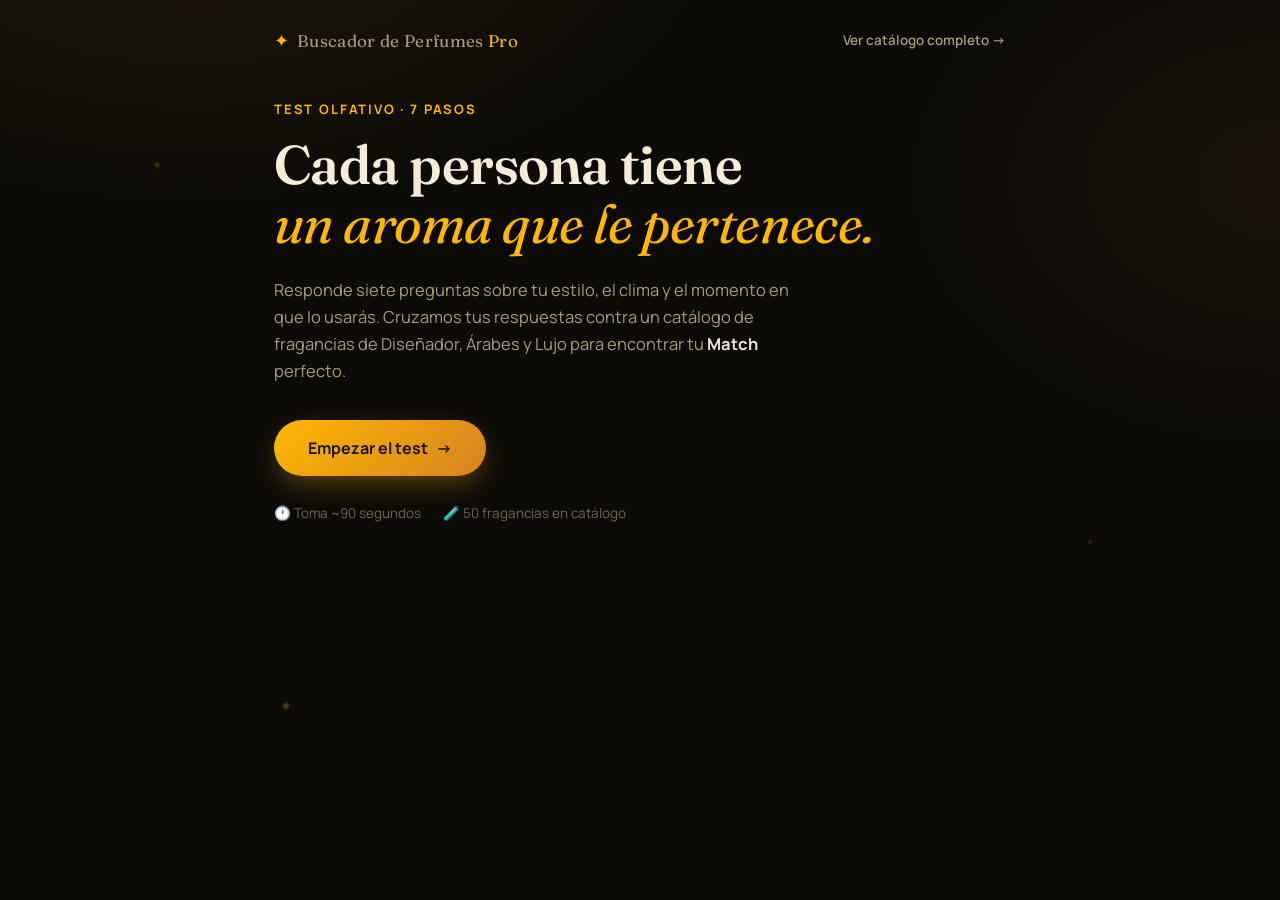
==== index.html @ d85baf66 "Primera version del Buscador de Perfumes Pro" ====
<!DOCTYPE html>
<html lang="es">
<head>
<meta charset="UTF-8" />
<meta name="viewport" content="width=device-width, initial-scale=1.0" />
<title>Buscador de Perfumes Pro — Encuentra tu fragancia ideal</title>
<link rel="preconnect" href="https://fonts.googleapis.com">
<link rel="preconnect" href="https://fonts.gstatic.com" crossorigin>
<link href="https://fonts.googleapis.com/css2?family=Fraunces:opsz,wght@9..144,400;9..144,600;9..144,700&family=Manrope:wght@400;500;600;700;800&display=swap" rel="stylesheet">
<link rel="stylesheet" href="styles.css" />
</head>
<body>

  <!-- Fondo ambiental -->
  <div class="atmosfera" aria-hidden="true">
    <div class="mota mota-1"></div>
    <div class="mota mota-2"></div>
    <div class="mota mota-3"></div>
  </div>

  <div class="contenedor-app">

    <!-- ============ CABECERA ============ -->
    <header class="cabecera">
      <div class="marca">
        <span class="marca-icono">✦</span>
        <span class="marca-texto">Buscador de Perfumes <em>Pro</em></span>
      </div>
      <a href="catalogo.html" class="enlace-catalogo">Ver catálogo completo →</a>
    </header>

    <!-- ============ PANTALLA DE INICIO ============ -->
    <section id="pantalla-inicio" class="pantalla pantalla-inicio activa">
      <div class="inicio-contenido">
        <p class="inicio-eyebrow">Test olfativo · 7 pasos</p>
        <h1 class="inicio-titulo">Cada persona tiene<br><span class="resaltado">un aroma que le pertenece.</span></h1>
        <p class="inicio-descripcion">
          Responde siete preguntas sobre tu estilo, el clima y el momento en que lo usarás.
          Cruzamos tus respuestas contra un catálogo de fragancias de Diseñador, Árabes y Lujo
          para encontrar tu <strong>Match</strong> perfecto.
        </p>
        <button type="button" id="btn-empezar" class="boton boton-primario boton-grande">
          Empezar el test <span class="flecha">→</span>
        </button>
        <div class="inicio-meta">
          <span>🕐 Toma ~90 segundos</span>
          <span>🧪 50 fragancias en catálogo</span>
        </div>
      </div>
    </section>

    <!-- ============ PANTALLA DEL TEST ============ -->
    <section id="pantalla-test" class="pantalla pantalla-test">

      <!-- Barra de progreso -->
      <div class="progreso-wrap">
        <div class="progreso-info">
          <span id="progreso-texto">Paso 1 de 7</span>
          <span id="progreso-porcentaje">14%</span>
        </div>
        <div class="progreso-barra">
          <div id="progreso-relleno" class="progreso-relleno"></div>
        </div>
      </div>

      <!-- Contenedor dinámico de preguntas -->
      <div id="pregunta-contenedor" class="pregunta-contenedor">
        <!-- Renderizado por JS -->
      </div>

      <!-- Navegación -->
      <div class="nav-botones">
        <button type="button" id="btn-atras" class="boton boton-fantasma">
          <span class="flecha">←</span> Atrás
        </button>
        <button type="button" id="btn-siguiente" class="boton boton-primario" disabled>
          Siguiente <span class="flecha">→</span>
        </button>
      </div>
    </section>

    <!-- ============ PANTALLA DE RESULTADOS ============ -->
    <section id="pantalla-resultados" class="pantalla pantalla-resultados">
      <div class="resultados-cabecera">
        <p class="resultados-eyebrow">Tu perfil olfativo está listo</p>
        <h2 class="resultados-titulo">Tus mejores coincidencias</h2>
        <p class="resultados-sub">Ordenadas por porcentaje de compatibilidad (Match %)</p>
      </div>

      <div id="tarjetas-resultado" class="grid-tarjetas">
        <!-- Renderizado por JS -->
      </div>

      <div class="resultados-acciones">
        <button type="button" id="btn-reiniciar" class="boton boton-primario">
          🔄 Volver a hacer el Test
        </button>
      </div>
    </section>

  </div>

  <!-- Plantilla de tarjeta de perfume (usada por JS) -->
  <template id="plantilla-tarjeta">
    <article class="tarjeta-perfume">
      <div class="tarjeta-imagen-wrap">
        <span class="tarjeta-match" data-campo="match"></span>
        <img class="tarjeta-imagen" data-campo="imagen" alt="" />
      </div>
      <div class="tarjeta-cuerpo">
        <h3 class="tarjeta-nombre" data-campo="nombre"></h3>
        <span class="tarjeta-tipo" data-campo="tipo"></span>

        <div class="tarjeta-notas">
          <span class="notas-titulo">
            <span class="notas-titulo-icono">✨</span>
            Notas olfativas
          </span>
          <div class="notas-valor" data-campo="notas"></div>
        </div>

        <ul class="tarjeta-detalles">
          <li>
            <span class="detalle-etiqueta"><span class="detalle-icono">🧴</span>Aroma</span>
            <span class="detalle-valor" data-campo="aroma"></span>
          </li>
          <li>
            <span class="detalle-etiqueta"><span class="detalle-icono">💧</span>Sub-aroma</span>
            <span class="detalle-valor" data-campo="subaroma"></span>
          </li>
          <li>
            <span class="detalle-etiqueta"><span class="detalle-icono">🕐</span>Momento</span>
            <span class="detalle-valor" data-campo="momento"></span>
          </li>
          <li>
            <span class="detalle-etiqueta"><span class="detalle-icono">❄️</span>Clima</span>
            <span class="detalle-valor" data-campo="clima"></span>
          </li>
          <li>
            <span class="detalle-etiqueta"><span class="detalle-icono">👤</span>Estilo</span>
            <span class="detalle-valor" data-campo="estilo"></span>
          </li>
          <li>
            <span class="detalle-etiqueta"><span class="detalle-icono">💥</span>Potencia</span>
            <span class="detalle-valor" data-campo="potencia"></span>
          </li>
          <li>
            <span class="detalle-etiqueta"><span class="detalle-icono">💰</span>Presupuesto</span>
            <span class="detalle-valor" data-campo="precio"></span>
          </li>
        </ul>
      </div>
    </article>
  </template>

  <script src="data.js"></script>
  <script src="app.js"></script>
</body>
</html>
---- styles.css ----
/* ============================================================
   BUSCADOR DE PERFUMES PRO — styles.css
   Paleta: negro cálido + dorado (#ffb703) + acentos ámbar
   Tipografía: Fraunces (display) + Manrope (cuerpo/UI)
   ============================================================ */

:root {
  --negro-fondo: #0d0b08;
  --negro-panel: #17140f;
  --negro-panel-2: #1e1a13;
  --borde: #2e2818;
  --borde-suave: #241f16;

  --dorado: #ffb703;
  --dorado-suave: #f2c14e;
  --ambar: #d4831f;
  --crema: #f4ecd8;
  --texto-principal: #efe6d3;
  --texto-secundario: #a89b7d;
  --texto-terciario: #6f6650;

  --exito: #7fae6a;

  --fuente-display: "Fraunces", Georgia, serif;
  --fuente-ui: "Manrope", -apple-system, BlinkMacSystemFont, sans-serif;

  --radio-lg: 20px;
  --radio-md: 14px;
  --radio-sm: 8px;

  --sombra-elevada: 0 20px 60px -20px rgba(0, 0, 0, 0.7);
  --transicion: 240ms cubic-bezier(0.22, 1, 0.36, 1);
}

* { box-sizing: border-box; }

html, body {
  margin: 0;
  padding: 0;
  background: var(--negro-fondo);
  color: var(--texto-principal);
  font-family: var(--fuente-ui);
  min-height: 100vh;
  -webkit-font-smoothing: antialiased;
}

body {
  background-image:
    radial-gradient(ellipse 900px 500px at 15% -10%, rgba(255, 183, 3, 0.08), transparent 60%),
    radial-gradient(ellipse 700px 500px at 100% 20%, rgba(212, 131, 31, 0.06), transparent 55%);
  position: relative;
  overflow-x: hidden;
}

/* ============ ATMÓSFERA (partículas ambientales) ============ */
.atmosfera {
  position: fixed;
  inset: 0;
  pointer-events: none;
  z-index: 0;
  overflow: hidden;
}
.mota {
  position: absolute;
  border-radius: 50%;
  background: radial-gradient(circle, rgba(255, 183, 3, 0.5) 0%, transparent 70%);
  filter: blur(1px);
  animation: flotar 14s ease-in-out infinite;
}
.mota-1 { width: 6px; height: 6px; top: 18%; left: 12%; animation-delay: 0s; }
.mota-2 { width: 4px; height: 4px; top: 60%; left: 85%; animation-delay: 4s; }
.mota-3 { width: 8px; height: 8px; top: 78%; left: 22%; animation-delay: 8s; }

@keyframes flotar {
  0%, 100% { transform: translateY(0) translateX(0); opacity: 0.3; }
  50% { transform: translateY(-40px) translateX(20px); opacity: 0.8; }
}

@media (prefers-reduced-motion: reduce) {
  .mota { animation: none; }
  * { animation-duration: 0.01ms !important; transition-duration: 0.01ms !important; }
}

/* ============ LAYOUT GENERAL ============ */
.contenedor-app {
  position: relative;
  z-index: 1;
  max-width: 780px;
  margin: 0 auto;
  padding: 0 24px 80px;
  min-height: 100vh;
}

.cabecera {
  padding: 28px 0 8px;
  display: flex;
  align-items: center;
  justify-content: space-between;
  gap: 16px;
  flex-wrap: wrap;
}
.marca {
  display: flex;
  align-items: baseline;
  gap: 8px;
}
.marca-icono {
  color: var(--dorado);
  font-size: 18px;
}
.marca-texto {
  font-family: var(--fuente-display);
  font-size: 17px;
  letter-spacing: 0.02em;
  color: var(--texto-secundario);
}
.marca-texto em {
  font-style: normal;
  color: var(--dorado);
}
.enlace-catalogo {
  color: var(--texto-secundario);
  text-decoration: none;
  font-size: 13.5px;
  font-weight: 600;
  transition: color 200ms ease;
}
.enlace-catalogo:hover {
  color: var(--dorado);
}

/* ============ PANTALLAS ============ */
.pantalla {
  display: none;
}
.pantalla.activa {
  display: block;
  animation: aparecer 480ms cubic-bezier(0.22, 1, 0.36, 1);
}
@keyframes aparecer {
  from { opacity: 0; transform: translateY(14px); }
  to { opacity: 1; transform: translateY(0); }
}

/* ============ PANTALLA INICIO ============ */
.pantalla-inicio {
  min-height: 78vh;
  display: flex;
  align-items: center;
}
.inicio-contenido {
  padding: 40px 0;
}
.inicio-eyebrow {
  font-family: var(--fuente-ui);
  font-size: 13px;
  font-weight: 700;
  letter-spacing: 0.14em;
  text-transform: uppercase;
  color: var(--dorado);
  margin: 0 0 18px;
}
.inicio-titulo {
  font-family: var(--fuente-display);
  font-size: clamp(2.2rem, 6vw, 3.4rem);
  line-height: 1.08;
  font-weight: 600;
  margin: 0 0 22px;
  color: var(--crema);
  letter-spacing: -0.01em;
}
.resaltado {
  color: var(--dorado);
  font-style: italic;
  font-weight: 400;
}
.inicio-descripcion {
  font-size: 16.5px;
  line-height: 1.65;
  color: var(--texto-secundario);
  max-width: 52ch;
  margin: 0 0 36px;
}
.inicio-descripcion strong {
  color: var(--texto-principal);
  font-weight: 700;
}
.inicio-meta {
  display: flex;
  gap: 22px;
  margin-top: 28px;
  font-size: 13.5px;
  color: var(--texto-terciario);
  flex-wrap: wrap;
}

/* ============ BOTONES ============ */
.boton {
  font-family: var(--fuente-ui);
  font-weight: 700;
  font-size: 15px;
  border: none;
  border-radius: 100px;
  cursor: pointer;
  display: inline-flex;
  align-items: center;
  gap: 8px;
  transition: transform var(--transicion), box-shadow var(--transicion), background var(--transicion), opacity var(--transicion);
  padding: 14px 26px;
}
.boton:active { transform: scale(0.97); }

.boton-primario {
  background: linear-gradient(135deg, var(--dorado) 0%, var(--ambar) 100%);
  color: #1a1206;
  box-shadow: 0 10px 30px -8px rgba(255, 183, 3, 0.45);
}
.boton-primario:hover:not(:disabled) {
  box-shadow: 0 14px 34px -6px rgba(255, 183, 3, 0.6);
  transform: translateY(-1px);
}
.boton-primario:disabled {
  opacity: 0.35;
  cursor: not-allowed;
  box-shadow: none;
}

.boton-grande {
  padding: 17px 34px;
  font-size: 16px;
}

.boton-fantasma {
  background: transparent;
  color: var(--texto-secundario);
  padding: 14px 18px;
}
.boton-fantasma:hover {
  color: var(--texto-principal);
}
.boton-fantasma:disabled {
  opacity: 0.25;
  cursor: not-allowed;
}

.flecha {
  display: inline-block;
  transition: transform var(--transicion);
}
.boton-primario:hover .flecha {
  transform: translateX(3px);
}

/* ============ TEST: PROGRESO ============ */
.pantalla-test {
  padding-top: 32px;
}
.progreso-wrap {
  margin-bottom: 40px;
}
.progreso-info {
  display: flex;
  justify-content: space-between;
  font-size: 12.5px;
  font-weight: 700;
  letter-spacing: 0.06em;
  text-transform: uppercase;
  color: var(--texto-terciario);
  margin-bottom: 10px;
}
#progreso-porcentaje {
  color: var(--dorado);
}
.progreso-barra {
  height: 3px;
  background: var(--borde);
  border-radius: 4px;
  overflow: hidden;
}
.progreso-relleno {
  height: 100%;
  width: 14%;
  background: linear-gradient(90deg, var(--ambar), var(--dorado));
  border-radius: 4px;
  transition: width 420ms cubic-bezier(0.22, 1, 0.36, 1);
}

/* ============ TEST: PREGUNTA ============ */
.pregunta-contenedor {
  min-height: 340px;
}
.pregunta-numero {
  font-family: var(--fuente-ui);
  font-size: 13px;
  font-weight: 700;
  color: var(--dorado);
  letter-spacing: 0.08em;
  text-transform: uppercase;
  margin: 0 0 12px;
}
.pregunta-titulo {
  font-family: var(--fuente-display);
  font-size: clamp(1.5rem, 4vw, 2rem);
  font-weight: 600;
  color: var(--crema);
  margin: 0 0 30px;
  line-height: 1.25;
}

.opciones-grid {
  display: grid;
  grid-template-columns: repeat(auto-fit, minmax(240px, 1fr));
  gap: 14px;
}

.opcion {
  display: flex;
  align-items: center;
  gap: 14px;
  background: var(--negro-panel);
  border: 1.5px solid var(--borde);
  border-radius: var(--radio-md);
  padding: 18px 20px;
  cursor: pointer;
  text-align: left;
  transition: border-color var(--transicion), background var(--transicion), transform var(--transicion);
  font-family: var(--fuente-ui);
}
.opcion:hover {
  border-color: var(--ambar);
  background: var(--negro-panel-2);
  transform: translateY(-2px);
}
.opcion.seleccionada {
  border-color: var(--dorado);
  background: linear-gradient(135deg, rgba(255, 183, 3, 0.14), rgba(212, 131, 31, 0.06));
  box-shadow: 0 0 0 1px var(--dorado) inset;
}
.opcion-emoji {
  font-size: 26px;
  flex-shrink: 0;
  width: 40px;
  text-align: center;
}
.opcion-texto {
  display: flex;
  flex-direction: column;
  gap: 3px;
}
.opcion-titulo {
  font-weight: 700;
  font-size: 15px;
  color: var(--texto-principal);
}
.opcion-desc {
  font-size: 12.5px;
  color: var(--texto-terciario);
  line-height: 1.4;
}

/* ============ NAVEGACIÓN DEL TEST ============ */
.nav-botones {
  display: flex;
  justify-content: space-between;
  align-items: center;
  margin-top: 40px;
  padding-top: 24px;
  border-top: 1px solid var(--borde-suave);
}

/* ============ RESULTADOS ============ */
.pantalla-resultados {
  padding-top: 40px;
}
.resultados-cabecera {
  text-align: center;
  margin-bottom: 44px;
}
.resultados-eyebrow {
  font-size: 13px;
  font-weight: 700;
  letter-spacing: 0.12em;
  text-transform: uppercase;
  color: var(--dorado);
  margin: 0 0 14px;
}
.resultados-titulo {
  font-family: var(--fuente-display);
  font-size: clamp(1.8rem, 5vw, 2.6rem);
  color: var(--crema);
  margin: 0 0 12px;
  font-weight: 600;
}
.resultados-sub {
  color: var(--texto-terciario);
  font-size: 14.5px;
  margin: 0;
}

.grid-tarjetas {
  display: grid;
  grid-template-columns: repeat(auto-fit, minmax(260px, 1fr));
  gap: 22px;
  margin-bottom: 48px;
}

.resultados-vacio {
  grid-column: 1 / -1;
  text-align: center;
  padding: 48px 24px;
  color: var(--texto-secundario);
  font-size: 15px;
  line-height: 1.6;
  background: var(--negro-panel);
  border: 1px solid var(--borde);
  border-radius: var(--radio-lg);
  max-width: 52ch;
  margin: 0 auto;
}

.tarjeta-perfume {
  background: var(--negro-panel);
  border: 1px solid var(--borde);
  border-radius: var(--radio-lg);
  overflow: hidden;
  transition: transform var(--transicion), border-color var(--transicion), box-shadow var(--transicion);
}
.tarjeta-perfume:hover {
  transform: translateY(-4px);
  border-color: var(--ambar);
  box-shadow: var(--sombra-elevada);
}

.tarjeta-imagen-wrap {
  position: relative;
  aspect-ratio: 3 / 4;
  background: linear-gradient(160deg, #1e1a13, #0d0b08);
  overflow: hidden;
}
.tarjeta-imagen {
  width: 100%;
  height: 100%;
  object-fit: cover;
  display: block;
  transition: transform 500ms ease;
}
.tarjeta-perfume:hover .tarjeta-imagen {
  transform: scale(1.05);
}
.tarjeta-match {
  position: absolute;
  top: 14px;
  right: 14px;
  background: linear-gradient(135deg, var(--dorado), var(--ambar));
  color: #1a1206;
  font-weight: 800;
  font-size: 13px;
  padding: 6px 12px;
  border-radius: 100px;
  z-index: 2;
  box-shadow: 0 6px 16px -4px rgba(0,0,0,0.5);
}

.tarjeta-cuerpo {
  padding: 18px 20px 22px;
}
.tarjeta-nombre {
  font-family: var(--fuente-display);
  font-size: 19px;
  font-weight: 700;
  color: var(--dorado);
  margin: 0 0 4px;
  line-height: 1.3;
}
.tarjeta-tipo {
  display: block;
  font-size: 13px;
  color: var(--texto-secundario);
  margin-bottom: 14px;
}

.tarjeta-detalles {
  list-style: none;
  margin: 0;
  padding: 0;
  display: flex;
  flex-direction: column;
  gap: 10px;
  border-top: 1px solid var(--borde-suave);
  padding-top: 14px;
}
.tarjeta-detalles li {
  display: flex;
  align-items: center;
  justify-content: space-between;
  gap: 10px;
  font-size: 13px;
}
.detalle-etiqueta {
  display: flex;
  align-items: center;
  gap: 8px;
  color: var(--texto-secundario);
  white-space: nowrap;
}
.detalle-valor {
  color: var(--texto-principal);
  font-weight: 700;
  text-align: right;
}
.detalle-icono {
  font-size: 13px;
  opacity: 0.85;
  flex-shrink: 0;
}

.tarjeta-notas {
  margin: 4px 0 18px;
  padding: 16px 17px 15px;
  background:
    radial-gradient(120% 140% at 0% 0%, rgba(255, 183, 3, 0.22), transparent 60%),
    linear-gradient(155deg, rgba(255, 183, 3, 0.16), rgba(212, 131, 31, 0.06));
  border: 1.5px solid rgba(255, 183, 3, 0.5);
  border-radius: var(--radio-md);
  position: relative;
  overflow: hidden;
  box-shadow:
    0 0 0 1px rgba(255, 183, 3, 0.08) inset,
    0 8px 24px -10px rgba(255, 183, 3, 0.35);
}
.tarjeta-notas::before {
  content: "";
  position: absolute;
  top: 0;
  left: 0;
  width: 4px;
  height: 100%;
  background: linear-gradient(180deg, var(--dorado), var(--ambar));
  box-shadow: 0 0 10px rgba(255, 183, 3, 0.6);
}
.tarjeta-notas::after {
  content: "✦";
  position: absolute;
  top: -6px;
  right: 8px;
  font-size: 46px;
  color: rgba(255, 183, 3, 0.1);
  line-height: 1;
  pointer-events: none;
}
.notas-titulo {
  display: flex;
  align-items: center;
  gap: 7px;
  font-family: var(--fuente-ui);
  font-size: 12px;
  font-weight: 800;
  letter-spacing: 0.16em;
  text-transform: uppercase;
  color: var(--negro-fondo);
  background: linear-gradient(100deg, var(--dorado), var(--dorado-suave));
  padding: 4px 10px 4px 8px;
  border-radius: 100px;
  margin-bottom: 11px;
  width: fit-content;
}
.notas-titulo-icono {
  font-size: 13px;
}
.notas-valor {
  display: flex;
  flex-direction: column;
  gap: 7px;
}
.notas-fila {
  display: flex;
  align-items: baseline;
  gap: 9px;
}
.notas-fila-etiqueta {
  flex-shrink: 0;
  width: 58px;
  font-family: var(--fuente-ui);
  font-size: 10px;
  font-weight: 800;
  letter-spacing: 0.06em;
  text-transform: uppercase;
  color: var(--ambar);
}
.notas-fila-valor {
  font-size: 14.5px;
  line-height: 1.45;
  color: var(--crema);
  font-weight: 600;
}
.notas-fila-simple {
  margin: 0;
  font-size: 14px;
  line-height: 1.6;
  color: var(--crema);
  font-weight: 600;
}

.resultados-acciones {
  display: flex;
  justify-content: center;
}

/* ============ RESPONSIVE ============ */

/* Tablet y pantallas medianas */
@media (max-width: 860px) {
  .contenedor-app { padding: 0 20px 60px; max-width: 100%; }
  .grid-tarjetas { grid-template-columns: repeat(2, 1fr); gap: 16px; }
}

/* Móvil grande / tablet vertical */
@media (max-width: 640px) {
  .contenedor-app { padding: 0 16px 48px; }

  .cabecera { padding: 20px 0 4px; }
  .marca-texto { font-size: 15px; }

  /* Pantalla de inicio */
  .pantalla-inicio { min-height: auto; padding: 12px 0 8px; }
  .inicio-contenido { padding: 24px 0; }
  .inicio-eyebrow { font-size: 12px; margin-bottom: 14px; }
  .inicio-titulo { margin-bottom: 16px; }
  .inicio-descripcion { font-size: 15px; margin-bottom: 28px; max-width: none; }
  .inicio-meta { gap: 12px; font-size: 12.5px; }
  .boton-grande { width: 100%; justify-content: center; padding: 16px 24px; }

  /* Test: preguntas */
  .pantalla-test { padding-top: 20px; }
  .progreso-wrap { margin-bottom: 28px; }
  .pregunta-contenedor { min-height: 0; }
  .pregunta-titulo { margin-bottom: 22px; }
  .opciones-grid { grid-template-columns: 1fr; gap: 12px; }
  .opcion { padding: 15px 16px; gap: 12px; }
  .opcion-emoji { font-size: 22px; width: 32px; }
  .opcion-titulo { font-size: 14.5px; }
  .opcion-desc { font-size: 12px; }

  /* Navegación del test: apilada para que quepa cómodo en pantallas angostas */
  .nav-botones {
    margin-top: 28px;
    padding-top: 18px;
    gap: 10px;
  }
  .boton-fantasma { padding: 12px 14px; font-size: 14px; }
  #btn-siguiente { flex: 1; justify-content: center; }

  /* Resultados */
  .pantalla-resultados { padding-top: 24px; }
  .resultados-cabecera { margin-bottom: 28px; }
  .resultados-sub { font-size: 13.5px; }
  .grid-tarjetas { grid-template-columns: repeat(2, 1fr); gap: 12px; margin-bottom: 32px; }
  .tarjeta-cuerpo { padding: 12px 13px 16px; }
  .tarjeta-nombre { font-size: 15px; margin-bottom: 3px; }
  .tarjeta-tipo { font-size: 11.5px; margin-bottom: 10px; }
  .tarjeta-match { font-size: 11px; padding: 5px 10px; top: 10px; right: 10px; }
  .tarjeta-detalles { gap: 7px; padding-top: 10px; }
  .tarjeta-detalles li { font-size: 11px; }
  .detalle-etiqueta { gap: 5px; }
  .tarjeta-notas { padding: 13px 13px 12px; margin: 2px 0 13px; }
  .notas-titulo { font-size: 10px; letter-spacing: 0.12em; margin-bottom: 8px; padding: 3px 8px 3px 7px; }
  .notas-fila { gap: 7px; }
  .notas-fila-etiqueta { width: 48px; font-size: 9px; }
  .notas-fila-valor { font-size: 12.5px; line-height: 1.4; }
  .notas-fila-simple { font-size: 12px; }
  .resultados-acciones .boton { width: 100%; justify-content: center; }
}

/* Móvil pequeño: una sola columna también en resultados para que el texto respire */
@media (max-width: 420px) {
  .contenedor-app { padding: 0 14px 40px; }
  .grid-tarjetas { grid-template-columns: 1fr; }
  .tarjeta-imagen-wrap { aspect-ratio: 4 / 3; }
  .opcion { padding: 14px; }
  .inicio-titulo { font-size: clamp(1.9rem, 9vw, 2.4rem); }
}

/* Pantallas muy pequeñas (ej. iPhone SE) */
@media (max-width: 360px) {
  .marca-texto { font-size: 14px; }
  .pregunta-titulo { font-size: 1.3rem; }
  .opcion-emoji { font-size: 20px; width: 28px; }
}

/* Foco visible para accesibilidad */
.opcion:focus-visible,
.boton:focus-visible {
  outline: 2px solid var(--dorado);
  outline-offset: 3px;
}
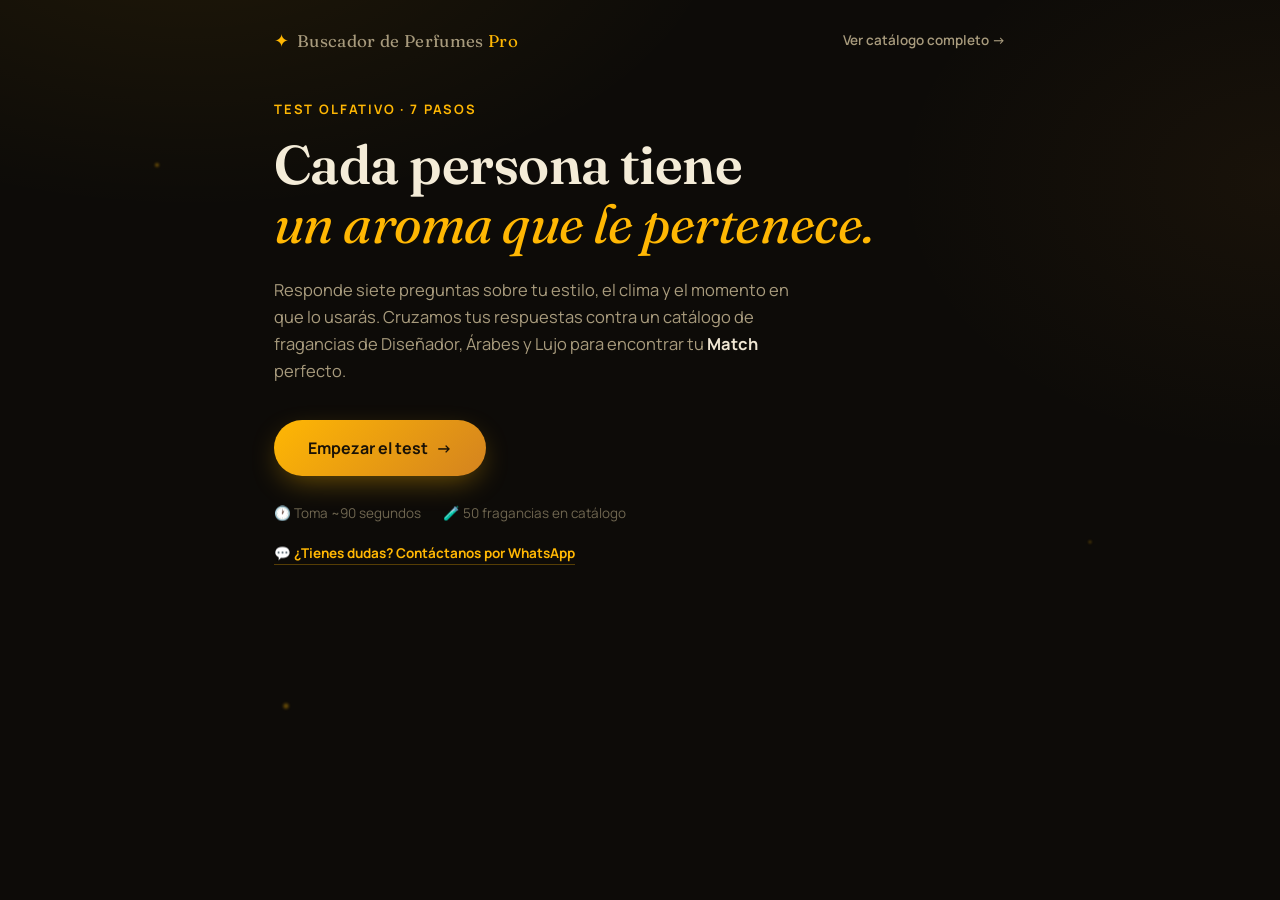
==== commit 88379690: "Agregar botones de contacto por WhatsApp" ====
--- a/index.html
+++ b/index.html
@@ -46,6 +46,9 @@
           <span>🕐 Toma ~90 segundos</span>
           <span>🧪 50 fragancias en catálogo</span>
         </div>
+        <a href="#" id="link-contacto-inicio" class="enlace-contacto-inicio" target="_blank" rel="noopener">
+          💬 ¿Tienes dudas? Contáctanos por WhatsApp
+        </a>
       </div>
     </section>
 
@@ -84,17 +87,25 @@
       <div class="resultados-cabecera">
         <p class="resultados-eyebrow">Tu perfil olfativo está listo</p>
         <h2 class="resultados-titulo">Tus mejores coincidencias</h2>
-        <p class="resultados-sub">Ordenadas por porcentaje de compatibilidad (Match %)</p>
+        <p class="resultados-sub">👇 Haz click en la que más te interese</p>
       </div>
 
       <div id="tarjetas-resultado" class="grid-tarjetas">
         <!-- Renderizado por JS -->
       </div>
 
+      <div id="zona-formatos-formato"></div>
+
       <div class="resultados-acciones">
         <button type="button" id="btn-reiniciar" class="boton boton-primario">
           🔄 Volver a hacer el Test
         </button>
+      </div>
+    </section>
+
+    <section id="pantalla-set-ocasion" class="pantalla pantalla-set-ocasion">
+      <div id="contenido-set-ocasion">
+        <!-- Renderizado por JS -->
       </div>
     </section>
 
--- a/styles.css
+++ b/styles.css
@@ -194,6 +194,25 @@
   flex-wrap: wrap;
 }
 
+.enlace-contacto-inicio {
+  display: inline-flex;
+  align-items: center;
+  gap: 8px;
+  margin-top: 22px;
+  font-family: var(--fuente-ui);
+  font-size: 13.5px;
+  font-weight: 700;
+  color: var(--dorado);
+  text-decoration: none;
+  border-bottom: 1px solid rgba(255, 183, 3, 0.3);
+  padding-bottom: 2px;
+  transition: color var(--transicion), border-color var(--transicion);
+}
+.enlace-contacto-inicio:hover {
+  color: var(--dorado-suave);
+  border-color: var(--dorado-suave);
+}
+
 /* ============ BOTONES ============ */
 .boton {
   font-family: var(--fuente-ui);
@@ -423,12 +442,17 @@
   border: 1px solid var(--borde);
   border-radius: var(--radio-lg);
   overflow: hidden;
+  cursor: pointer;
   transition: transform var(--transicion), border-color var(--transicion), box-shadow var(--transicion);
 }
 .tarjeta-perfume:hover {
   transform: translateY(-4px);
   border-color: var(--ambar);
   box-shadow: var(--sombra-elevada);
+}
+.tarjeta-perfume.seleccionada {
+  border-color: var(--dorado);
+  box-shadow: 0 10px 30px -12px rgba(255, 183, 3, 0.45);
 }
 
 .tarjeta-imagen-wrap {
@@ -693,3 +717,263 @@
   outline: 2px solid var(--dorado);
   outline-offset: 3px;
 }
+
+/* ============================================================
+   SET OCASIÓN — formatos desplegados + pantalla de casillas
+   ============================================================ */
+
+.formatos-desplegados {
+  margin-top: 28px;
+  padding-top: 24px;
+  border-top: 1px solid var(--borde-suave);
+}
+.formatos-opciones {
+  display: grid;
+  grid-template-columns: 1fr 1.15fr 1fr;
+  gap: 12px;
+  max-width: 640px;
+  margin: 0 auto;
+}
+.formato-card {
+  background: var(--negro-panel);
+  border: 1.5px solid var(--borde);
+  border-radius: var(--radio-md);
+  padding: 18px 12px;
+  text-align: center;
+  cursor: pointer;
+  transition: transform var(--transicion), border-color var(--transicion);
+  display: flex;
+  flex-direction: column;
+  align-items: center;
+  justify-content: center;
+}
+.formato-card:hover { transform: translateY(-3px); border-color: var(--dorado); }
+.formato-card.destacada {
+  background: linear-gradient(155deg, rgba(255, 183, 3, 0.16), rgba(212, 131, 31, 0.05));
+  border: 1.5px solid rgba(255, 183, 3, 0.5);
+  padding: 22px 14px;
+  transform: scale(1.05);
+  box-shadow: 0 10px 30px -12px rgba(255, 183, 3, 0.4);
+}
+.formato-card.destacada:hover { transform: scale(1.05) translateY(-3px); }
+.formato-emoji { font-size: 28px; margin-bottom: 10px; }
+.formato-titulo {
+  font-family: var(--fuente-ui);
+  font-weight: 800;
+  font-size: 14px;
+  color: var(--crema);
+  margin-bottom: 4px;
+}
+.formato-card.destacada .formato-titulo { font-size: 15.5px; color: var(--dorado); }
+.formato-desc { font-size: 12px; color: var(--texto-secundario); line-height: 1.4; }
+
+/* ===== Pantalla completa de Set Ocasión ===== */
+.pantalla-set-ocasion { padding: 32px 20px 60px; }
+#contenido-set-ocasion { max-width: 640px; margin: 0 auto; }
+
+.btn-volver-setocasion {
+  display: inline-flex;
+  align-items: center;
+  gap: 6px;
+  background: none;
+  border: none;
+  color: var(--texto-secundario);
+  font-family: var(--fuente-ui);
+  font-size: 13px;
+  cursor: pointer;
+  margin-bottom: 18px;
+  padding: 6px 0;
+}
+.btn-volver-setocasion:hover { color: var(--dorado); }
+
+.set-ocasion-titulo {
+  font-family: var(--fuente-display);
+  font-size: 26px;
+  color: var(--crema);
+  margin: 0 0 6px;
+  text-align: center;
+}
+.set-ocasion-sub {
+  font-size: 13.5px;
+  color: var(--texto-secundario);
+  text-align: center;
+  margin: 0 0 26px;
+}
+
+.casillas-set-ocasion { display: flex; flex-direction: column; gap: 14px; }
+.casilla-set {
+  border-radius: var(--radio-lg);
+  padding: 18px;
+  display: flex;
+  gap: 14px;
+  align-items: center;
+}
+.casilla-set.llena {
+  background: linear-gradient(155deg, rgba(255, 183, 3, 0.14), rgba(212, 131, 31, 0.04));
+  border: 1.5px solid rgba(255, 183, 3, 0.45);
+}
+.casilla-set.vacia {
+  background: var(--negro-panel);
+  border: 1.5px dashed var(--borde);
+  cursor: pointer;
+  transition: border-color var(--transicion), transform var(--transicion);
+}
+.casilla-set.vacia:hover { border-color: var(--dorado); transform: translateY(-2px); }
+
+.casilla-set-icono {
+  width: 56px;
+  height: 56px;
+  border-radius: 12px;
+  display: flex;
+  align-items: center;
+  justify-content: center;
+  font-size: 26px;
+  flex-shrink: 0;
+  overflow: hidden;
+}
+.casilla-set-icono img { width: 100%; height: 100%; object-fit: contain; padding: 4px; }
+.casilla-set.llena .casilla-set-icono { background: rgba(255, 183, 3, 0.15); }
+.casilla-set.vacia .casilla-set-icono { background: var(--negro-panel-2); border: 1px dashed var(--borde); color: var(--texto-terciario); }
+
+.casilla-set-info { flex: 1; min-width: 0; }
+.casilla-set-etiqueta {
+  font-size: 10.5px;
+  font-weight: 800;
+  letter-spacing: 0.08em;
+  text-transform: uppercase;
+  color: var(--ambar);
+  margin-bottom: 3px;
+}
+.casilla-set-nombre { font-family: var(--fuente-display); font-size: 16px; color: var(--crema); margin: 0; }
+.casilla-set-vacio-texto { font-size: 12.5px; color: var(--texto-terciario); }
+.casilla-set-cta { font-size: 11.5px; font-weight: 700; color: var(--dorado); flex-shrink: 0; }
+.casilla-set-check { font-size: 18px; color: var(--dorado); flex-shrink: 0; }
+.casilla-set-notas {
+  background: rgba(255, 183, 3, 0.08);
+  border: 1px solid rgba(255, 183, 3, 0.25);
+  border-radius: 10px;
+  padding: 10px 12px;
+  font-size: 12px;
+  color: var(--texto-secundario);
+  margin-top: 8px;
+  line-height: 1.5;
+}
+
+/* ===== Preguntas dentro del Set Ocasión ===== */
+.setocasion-paso-indicador {
+  font-size: 11px;
+  font-weight: 700;
+  letter-spacing: 0.08em;
+  text-transform: uppercase;
+  color: var(--ambar);
+  margin-bottom: 8px;
+  text-align: center;
+}
+.setocasion-pregunta-titulo {
+  font-family: var(--fuente-display);
+  font-size: 22px;
+  color: var(--crema);
+  text-align: center;
+  margin: 0 0 22px;
+}
+.setocasion-opciones { display: flex; flex-direction: column; gap: 10px; }
+.setocasion-opcion-btn {
+  display: flex;
+  align-items: flex-start;
+  gap: 12px;
+  background: var(--negro-panel);
+  border: 1.5px solid var(--borde);
+  border-radius: var(--radio-md);
+  padding: 14px 16px;
+  cursor: pointer;
+  text-align: left;
+  width: 100%;
+  transition: border-color var(--transicion), transform var(--transicion);
+  font-family: var(--fuente-ui);
+}
+.setocasion-opcion-btn:hover { border-color: var(--dorado); transform: translateY(-2px); }
+.setocasion-opcion-emoji { font-size: 20px; flex-shrink: 0; }
+.setocasion-opcion-imagen {
+  width: 44px;
+  height: 44px;
+  object-fit: contain;
+  background: var(--negro-panel-2);
+  border-radius: 8px;
+  padding: 4px;
+  flex-shrink: 0;
+}
+.setocasion-opcion-titulo { font-weight: 700; font-size: 14px; color: var(--crema); }
+.setocasion-opcion-desc { font-size: 11.5px; color: var(--texto-secundario); margin-top: 1px; }
+
+.setocasion-filtro-chips { display: flex; gap: 8px; flex-wrap: wrap; margin-bottom: 18px; }
+.setocasion-filtro-chip {
+  padding: 7px 14px;
+  border-radius: 100px;
+  border: 1.5px solid var(--borde);
+  background: var(--negro-panel);
+  color: var(--texto-secundario);
+  font-family: var(--fuente-ui);
+  font-size: 12.5px;
+  font-weight: 700;
+  cursor: pointer;
+  transition: border-color var(--transicion), color var(--transicion), background var(--transicion);
+}
+.setocasion-filtro-chip:hover { border-color: rgba(255, 183, 3, 0.5); }
+.setocasion-filtro-chip.activo {
+  background: linear-gradient(100deg, var(--dorado), var(--dorado-suave));
+  border-color: transparent;
+  color: var(--negro-fondo);
+}
+
+@media (max-width: 640px) {
+  .formatos-opciones { grid-template-columns: 1fr 1fr; }
+  .formato-card.destacada { grid-column: 1 / -1; transform: none; }
+  .formato-card.destacada:hover { transform: translateY(-3px); }
+}
+
+/* ============================================================
+   DETALLE DE COMPRA (Probar / Botella) — foto + etiqueta + contacto
+   ============================================================ */
+.detalle-compra-card {
+  max-width: 320px;
+  margin: 24px auto 0;
+  text-align: center;
+  background: var(--negro-panel);
+  border: 1.5px solid var(--borde);
+  border-radius: var(--radio-lg);
+  padding: 20px;
+}
+.detalle-compra-imagen-wrap {
+  position: relative;
+  aspect-ratio: 3 / 4;
+  background: linear-gradient(160deg, #1e1a13, #0d0b08);
+  border-radius: var(--radio-md);
+  overflow: hidden;
+  margin-bottom: 16px;
+}
+.detalle-compra-imagen { width: 100%; height: 100%; object-fit: cover; display: block; }
+.detalle-compra-etiqueta {
+  position: absolute;
+  top: 12px;
+  left: 12px;
+  background: linear-gradient(100deg, var(--dorado), var(--dorado-suave));
+  color: var(--negro-fondo);
+  font-family: var(--fuente-ui);
+  font-weight: 800;
+  font-size: 11px;
+  letter-spacing: 0.05em;
+  padding: 5px 12px;
+  border-radius: 100px;
+  z-index: 2;
+}
+.detalle-compra-nombre {
+  font-family: var(--fuente-display);
+  font-size: 19px;
+  color: var(--crema);
+  margin: 0 0 16px;
+}
+.detalle-compra-contacto {
+  width: 100%;
+  justify-content: center;
+  text-decoration: none;
+}
